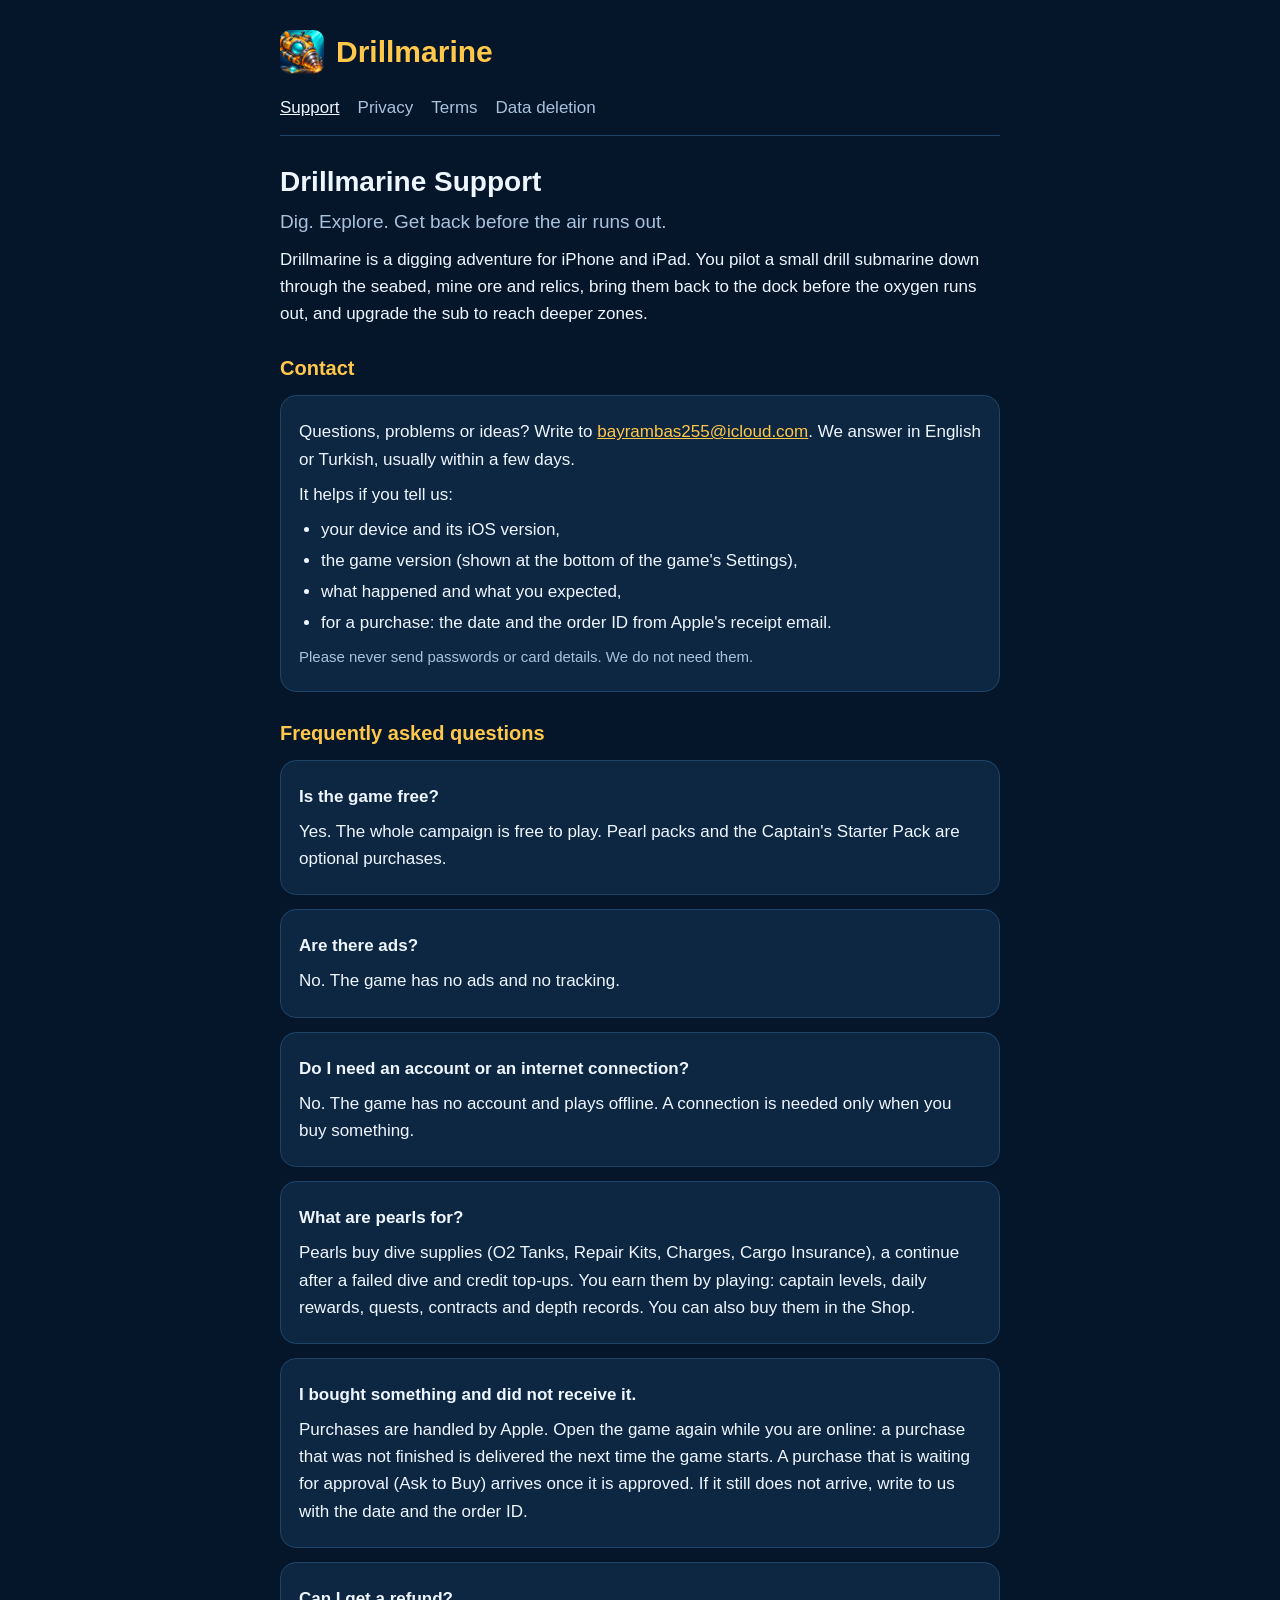
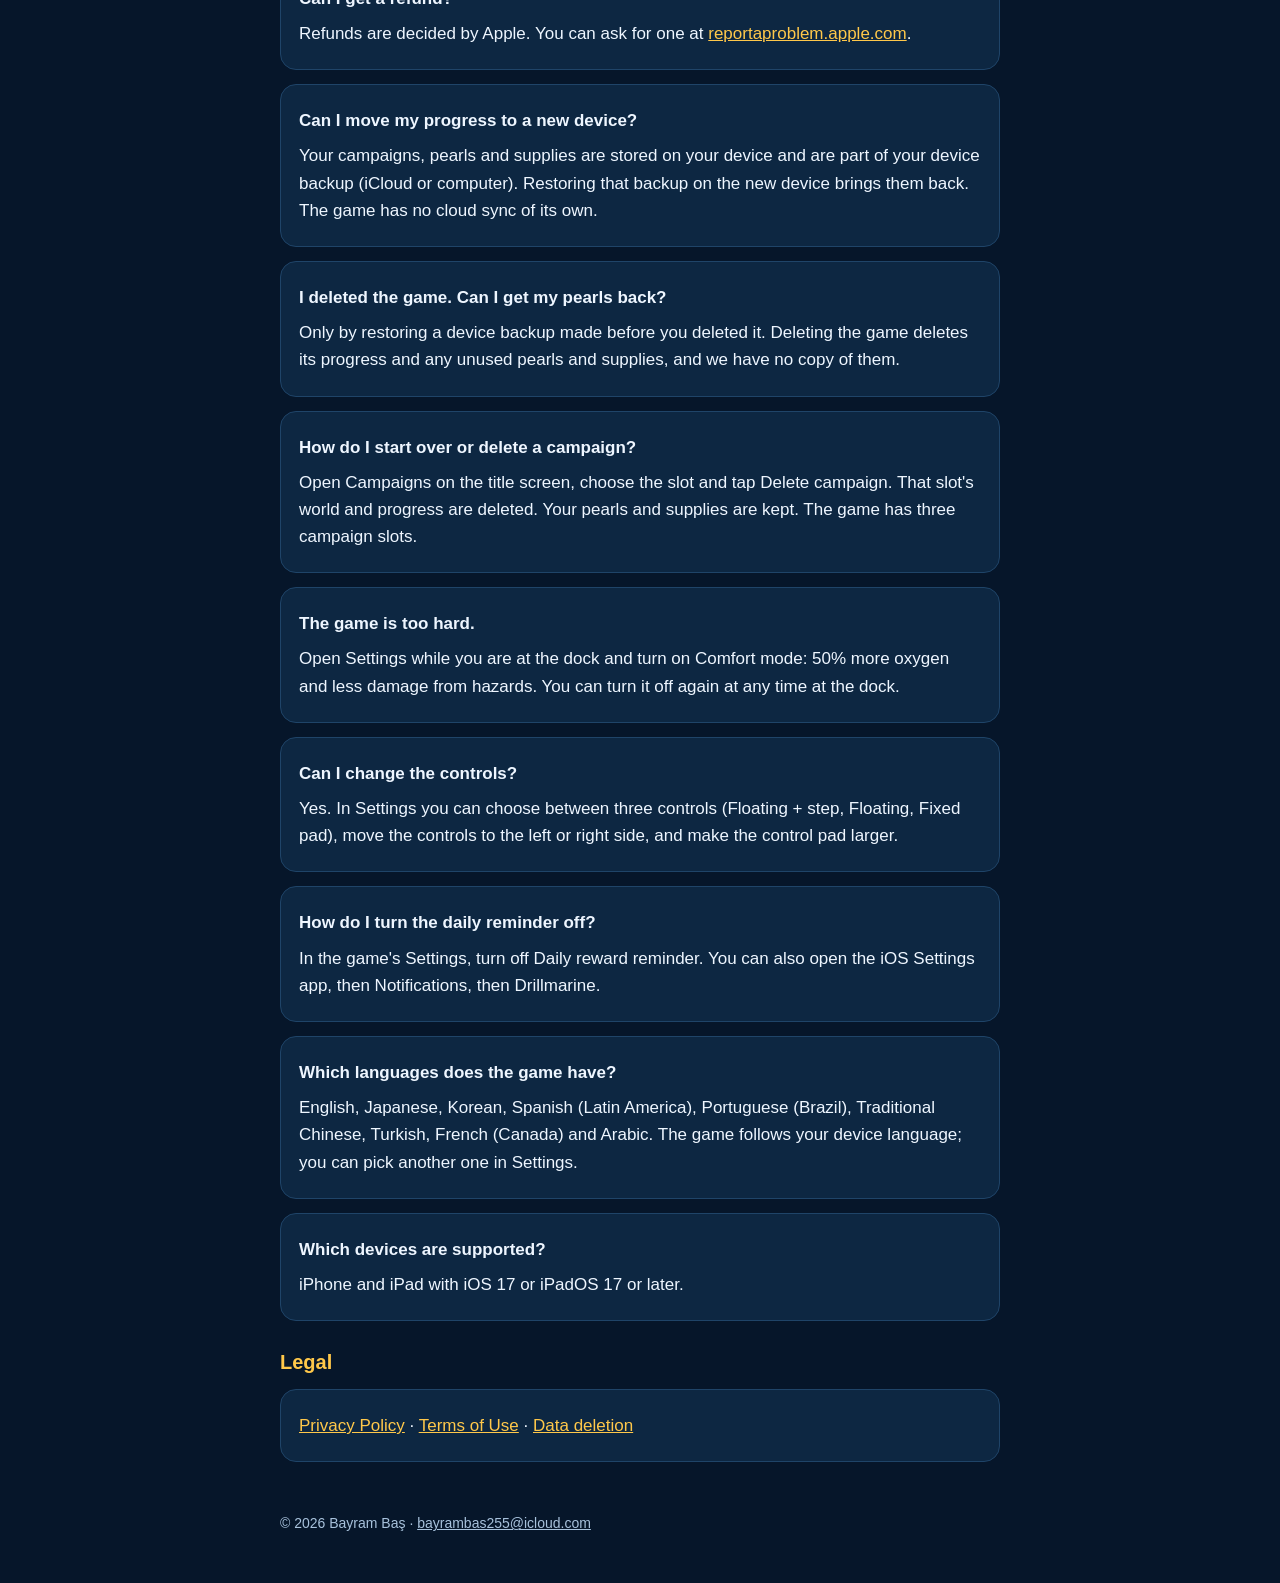
==== index.html @ 51cd6a62 "Drillmarine support site: support, privacy policy, terms of use, data deletion Co-Authored-By: Claud" ====
<!doctype html>
<html lang="en" dir="ltr">
<head>
<meta charset="utf-8">
<meta name="viewport" content="width=device-width, initial-scale=1">
<title>Drillmarine Support</title>
<meta name="description" content="Drillmarine support, privacy policy, terms of use and data deletion.">
<link rel="icon" type="image/png" href="./icon.png">
<link rel="apple-touch-icon" href="./icon.png">
<link rel="stylesheet" href="./style.css">
</head>
<body>
<header><a class="brand" href="./"><img src="./icon.png" alt="" width="44" height="44">Drillmarine</a><nav><a href="./" aria-current="page">Support</a><a href="./privacy/">Privacy</a><a href="./terms/">Terms</a><a href="./data-deletion/">Data deletion</a></nav></header>
<main>
<h1>Drillmarine Support</h1>
<p class="lead">Dig. Explore. Get back before the air runs out.</p>
<p>Drillmarine is a digging adventure for iPhone and iPad. You pilot a small drill submarine down through the seabed, mine
ore and relics, bring them back to the dock before the oxygen runs out, and upgrade the sub to reach deeper zones.</p>

<h2>Contact</h2>
<div class="card">
<p>Questions, problems or ideas? Write to <a href="mailto:bayrambas255@icloud.com">bayrambas255@icloud.com</a>. We answer in English or Turkish, usually within a few days.</p>
<p>It helps if you tell us:</p>
<ul>
<li>your device and its iOS version,</li>
<li>the game version (shown at the bottom of the game's Settings),</li>
<li>what happened and what you expected,</li>
<li>for a purchase: the date and the order ID from Apple's receipt email.</li>
</ul>
<p class="note">Please never send passwords or card details. We do not need them.</p>
</div>

<h2>Frequently asked questions</h2>
<div class="card"><p><strong>Is the game free?</strong></p><p>Yes. The whole campaign is free to play. Pearl packs and the Captain's Starter Pack are optional purchases.</p></div>
<div class="card"><p><strong>Are there ads?</strong></p><p>No. The game has no ads and no tracking.</p></div>
<div class="card"><p><strong>Do I need an account or an internet connection?</strong></p><p>No. The game has no account and plays offline. A connection is needed only when you buy something.</p></div>
<div class="card"><p><strong>What are pearls for?</strong></p><p>Pearls buy dive supplies (O2 Tanks, Repair Kits, Charges, Cargo Insurance), a continue after a failed dive and credit top-ups. You earn them by playing: captain levels, daily rewards, quests, contracts and depth records. You can also buy them in the Shop.</p></div>
<div class="card"><p><strong>I bought something and did not receive it.</strong></p><p>Purchases are handled by Apple. Open the game again while you are online: a purchase that was not finished is delivered the next time the game starts. A purchase that is waiting for approval (Ask to Buy) arrives once it is approved. If it still does not arrive, write to us with the date and the order ID.</p></div>
<div class="card"><p><strong>Can I get a refund?</strong></p><p>Refunds are decided by Apple. You can ask for one at <a href="https://reportaproblem.apple.com">reportaproblem.apple.com</a>.</p></div>
<div class="card"><p><strong>Can I move my progress to a new device?</strong></p><p>Your campaigns, pearls and supplies are stored on your device and are part of your device backup (iCloud or computer). Restoring that backup on the new device brings them back. The game has no cloud sync of its own.</p></div>
<div class="card"><p><strong>I deleted the game. Can I get my pearls back?</strong></p><p>Only by restoring a device backup made before you deleted it. Deleting the game deletes its progress and any unused pearls and supplies, and we have no copy of them.</p></div>
<div class="card"><p><strong>How do I start over or delete a campaign?</strong></p><p>Open Campaigns on the title screen, choose the slot and tap Delete campaign. That slot's world and progress are deleted. Your pearls and supplies are kept. The game has three campaign slots.</p></div>
<div class="card"><p><strong>The game is too hard.</strong></p><p>Open Settings while you are at the dock and turn on Comfort mode: 50% more oxygen and less damage from hazards. You can turn it off again at any time at the dock.</p></div>
<div class="card"><p><strong>Can I change the controls?</strong></p><p>Yes. In Settings you can choose between three controls (Floating + step, Floating, Fixed pad), move the controls to the left or right side, and make the control pad larger.</p></div>
<div class="card"><p><strong>How do I turn the daily reminder off?</strong></p><p>In the game's Settings, turn off Daily reward reminder. You can also open the iOS Settings app, then Notifications, then Drillmarine.</p></div>
<div class="card"><p><strong>Which languages does the game have?</strong></p><p>English, Japanese, Korean, Spanish (Latin America), Portuguese (Brazil), Traditional Chinese, Turkish, French (Canada) and Arabic. The game follows your device language; you can pick another one in Settings.</p></div>
<div class="card"><p><strong>Which devices are supported?</strong></p><p>iPhone and iPad with iOS 17 or iPadOS 17 or later.</p></div>

<h2>Legal</h2>
<div class="card">
<p><a href="privacy/">Privacy Policy</a> · <a href="terms/">Terms of Use</a> · <a href="data-deletion/">Data deletion</a></p>
</div>
</main>
<footer><p>© 2026 Bayram Baş · <a href="mailto:bayrambas255@icloud.com">bayrambas255@icloud.com</a></p></footer>
</body>
</html>
---- style.css ----
:root{--bg:#06162a;--panel:#0d2742;--ink:#eef6ff;--soft:#a8c2dc;--gold:#ffc84a;--line:#1f4468}
*{box-sizing:border-box}
html{-webkit-text-size-adjust:100%}
body{margin:0;background:var(--bg);color:var(--ink);font:17px/1.6 -apple-system,BlinkMacSystemFont,"Segoe UI",Roboto,"Noto Sans",sans-serif}
main,header,footer{max-width:760px;margin:0 auto;padding:0 20px}
header{padding-top:28px}
.brand{display:inline-flex;align-items:center;gap:12px;font-size:30px;font-weight:800;color:var(--gold);text-decoration:none}
.brand img{border-radius:10px;display:block}
nav{display:flex;flex-wrap:wrap;gap:6px 18px;margin:12px 0 0;padding-bottom:14px;border-bottom:1px solid var(--line)}
nav a{color:var(--soft);text-decoration:none}
nav a:hover,nav a[aria-current]{color:var(--ink);text-decoration:underline}
h1{font-size:28px;line-height:1.25;margin:28px 0 8px}
h2{font-size:20px;line-height:1.3;margin:28px 0 6px;color:var(--gold)}
p{margin:8px 0}
ul{margin:8px 0;padding-left:22px}
li{margin:4px 0}
a{color:var(--gold);overflow-wrap:anywhere}
.lead{font-size:19px;color:var(--soft)}
.card{background:var(--panel);border:1px solid var(--line);border-radius:16px;padding:14px 18px;margin:14px 0}
.note{color:var(--soft);font-size:15px}
footer{color:var(--soft);font-size:14px;padding:28px 20px 40px}
footer a{color:var(--soft)}
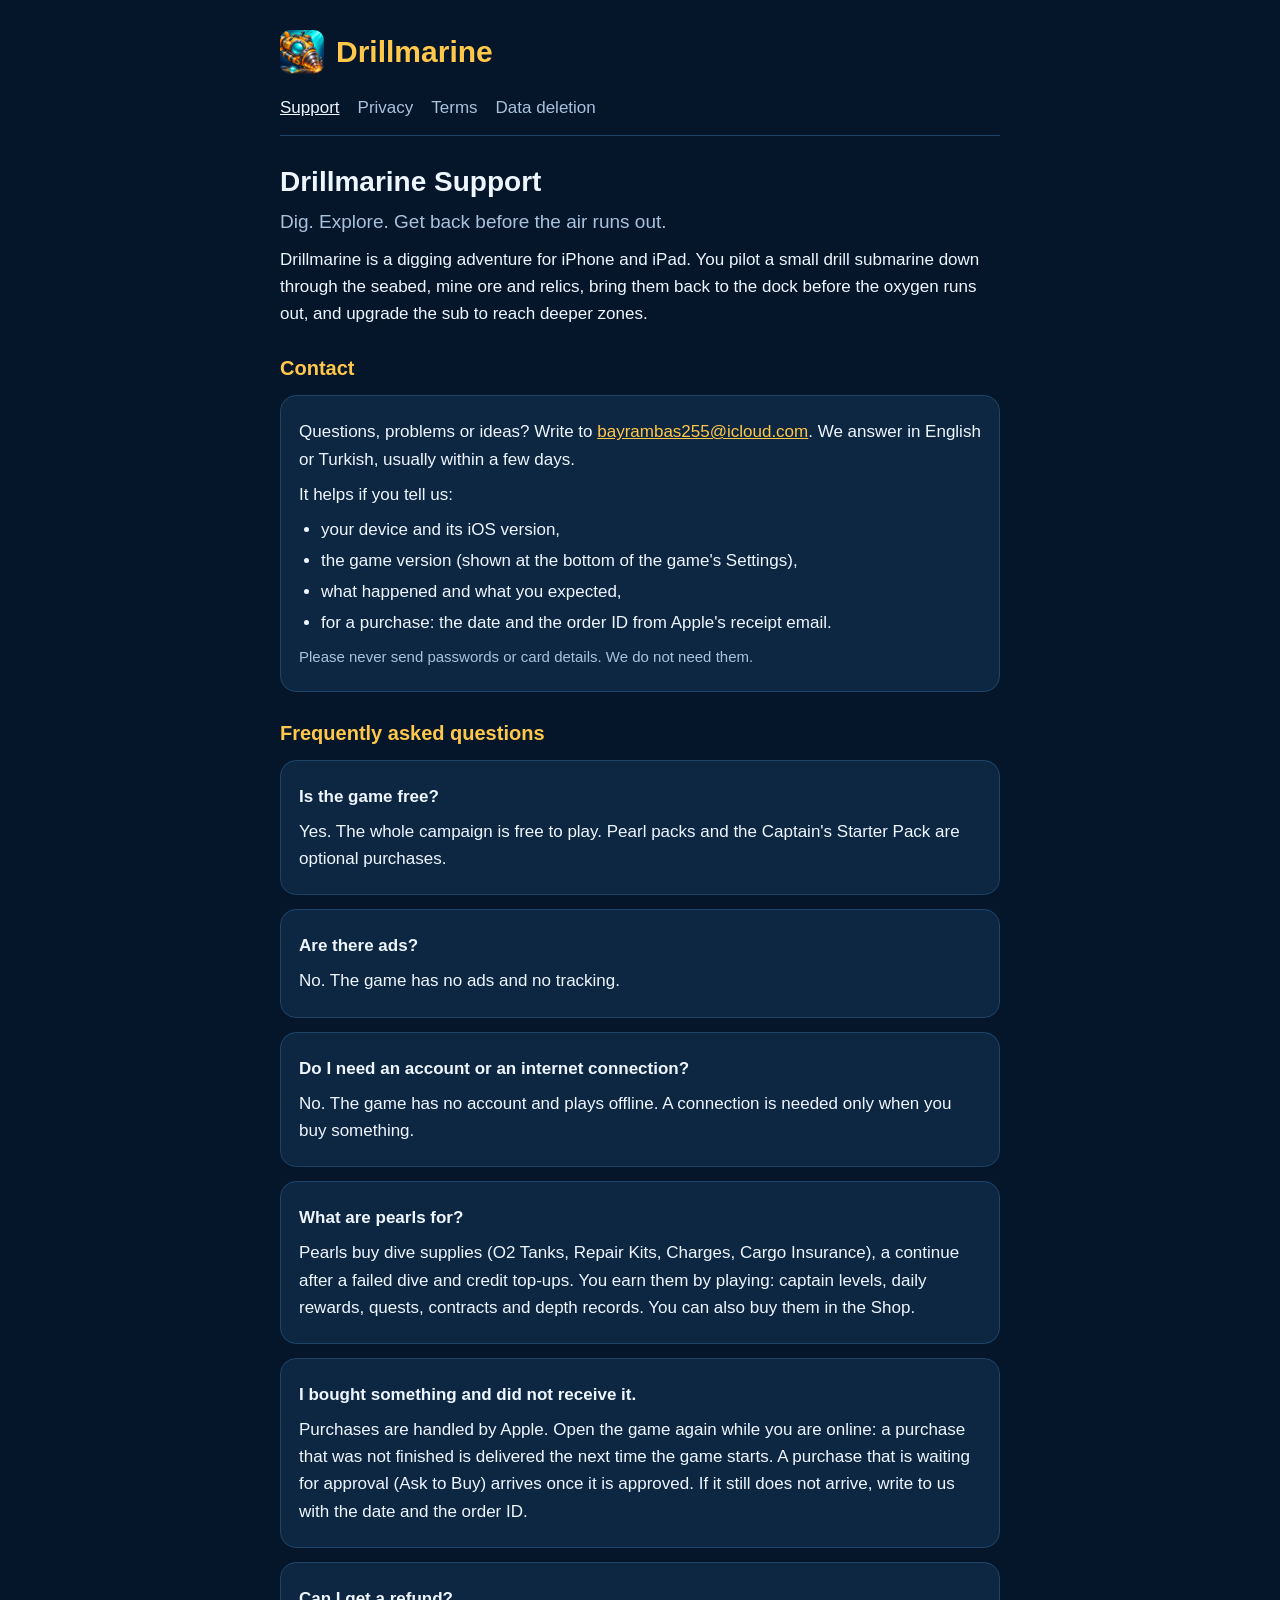
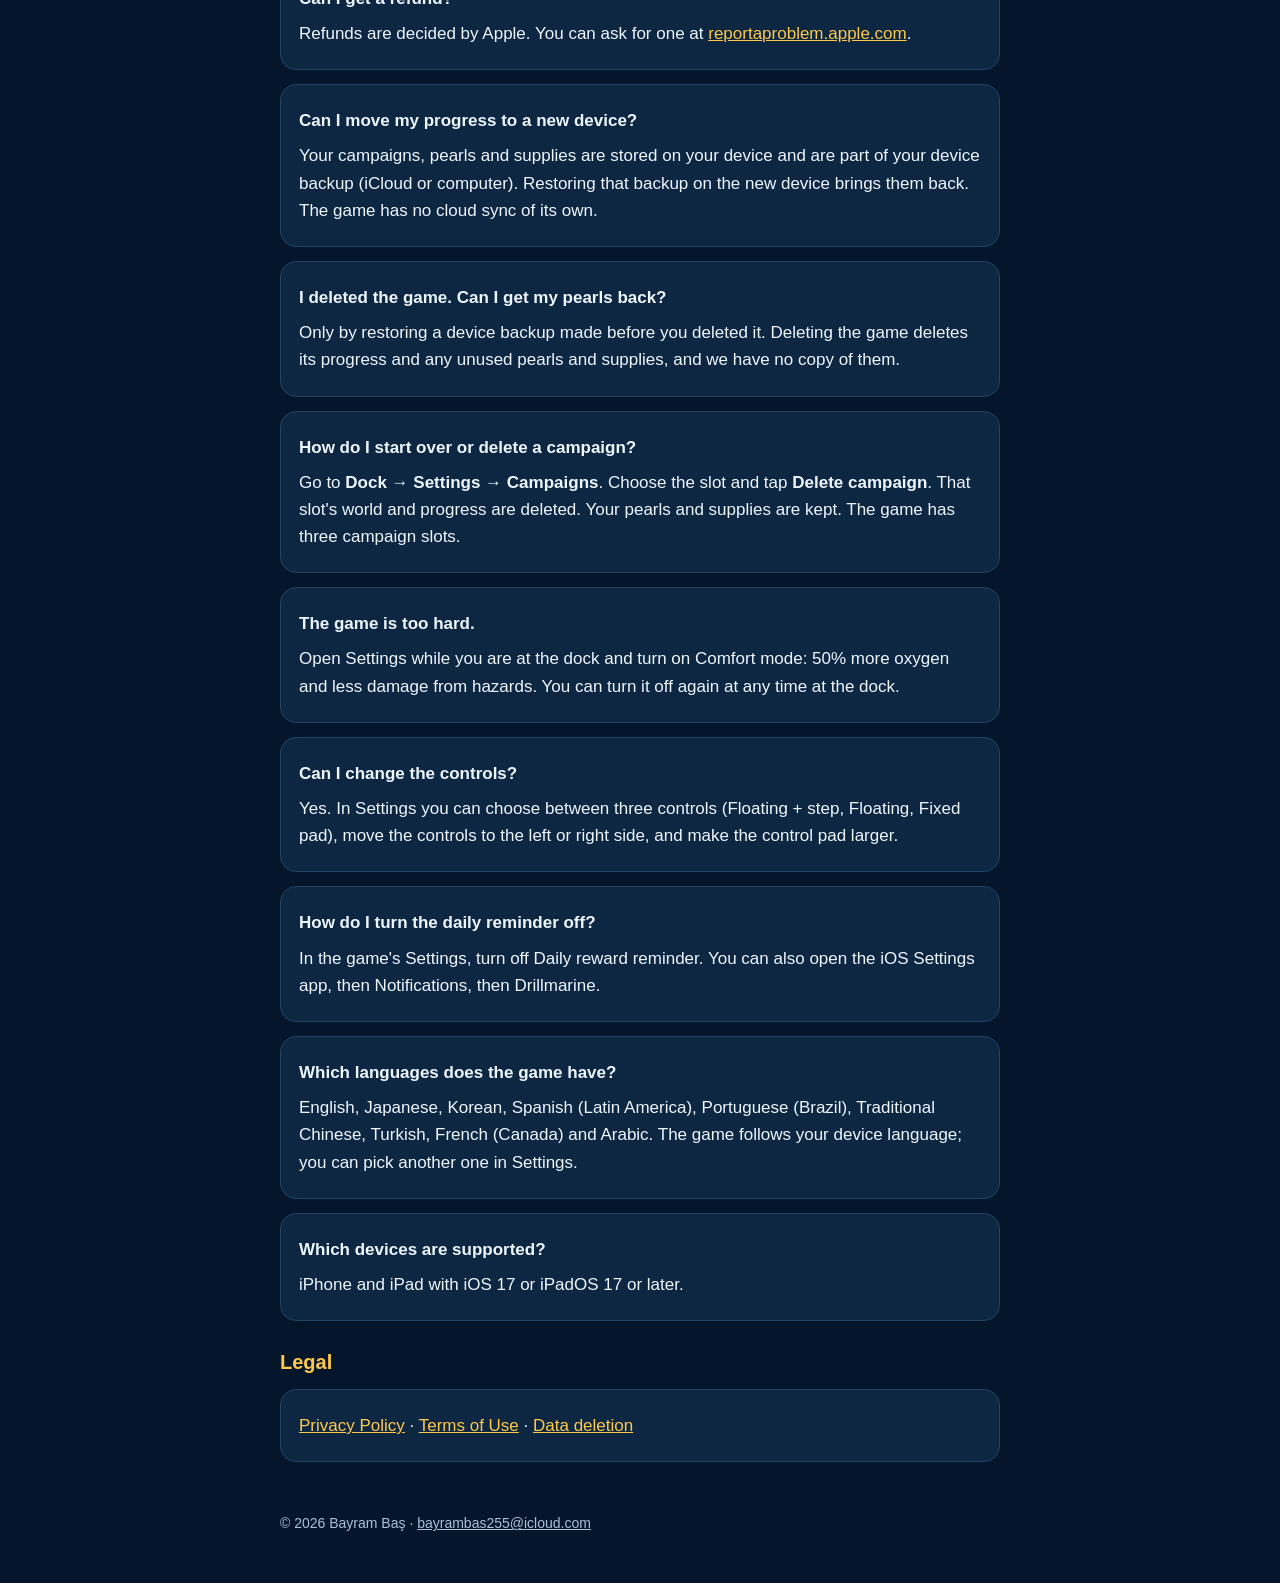
==== commit 4f5ca7d4: "Correct the campaign settings path" ====
--- a/index.html
+++ b/index.html
@@ -39,7 +39,7 @@
 <div class="card"><p><strong>Can I get a refund?</strong></p><p>Refunds are decided by Apple. You can ask for one at <a href="https://reportaproblem.apple.com">reportaproblem.apple.com</a>.</p></div>
 <div class="card"><p><strong>Can I move my progress to a new device?</strong></p><p>Your campaigns, pearls and supplies are stored on your device and are part of your device backup (iCloud or computer). Restoring that backup on the new device brings them back. The game has no cloud sync of its own.</p></div>
 <div class="card"><p><strong>I deleted the game. Can I get my pearls back?</strong></p><p>Only by restoring a device backup made before you deleted it. Deleting the game deletes its progress and any unused pearls and supplies, and we have no copy of them.</p></div>
-<div class="card"><p><strong>How do I start over or delete a campaign?</strong></p><p>Open Campaigns on the title screen, choose the slot and tap Delete campaign. That slot's world and progress are deleted. Your pearls and supplies are kept. The game has three campaign slots.</p></div>
+<div class="card"><p><strong>How do I start over or delete a campaign?</strong></p><p>Go to <strong>Dock → Settings → Campaigns</strong>. Choose the slot and tap <strong>Delete campaign</strong>. That slot's world and progress are deleted. Your pearls and supplies are kept. The game has three campaign slots.</p></div>
 <div class="card"><p><strong>The game is too hard.</strong></p><p>Open Settings while you are at the dock and turn on Comfort mode: 50% more oxygen and less damage from hazards. You can turn it off again at any time at the dock.</p></div>
 <div class="card"><p><strong>Can I change the controls?</strong></p><p>Yes. In Settings you can choose between three controls (Floating + step, Floating, Fixed pad), move the controls to the left or right side, and make the control pad larger.</p></div>
 <div class="card"><p><strong>How do I turn the daily reminder off?</strong></p><p>In the game's Settings, turn off Daily reward reminder. You can also open the iOS Settings app, then Notifications, then Drillmarine.</p></div>
